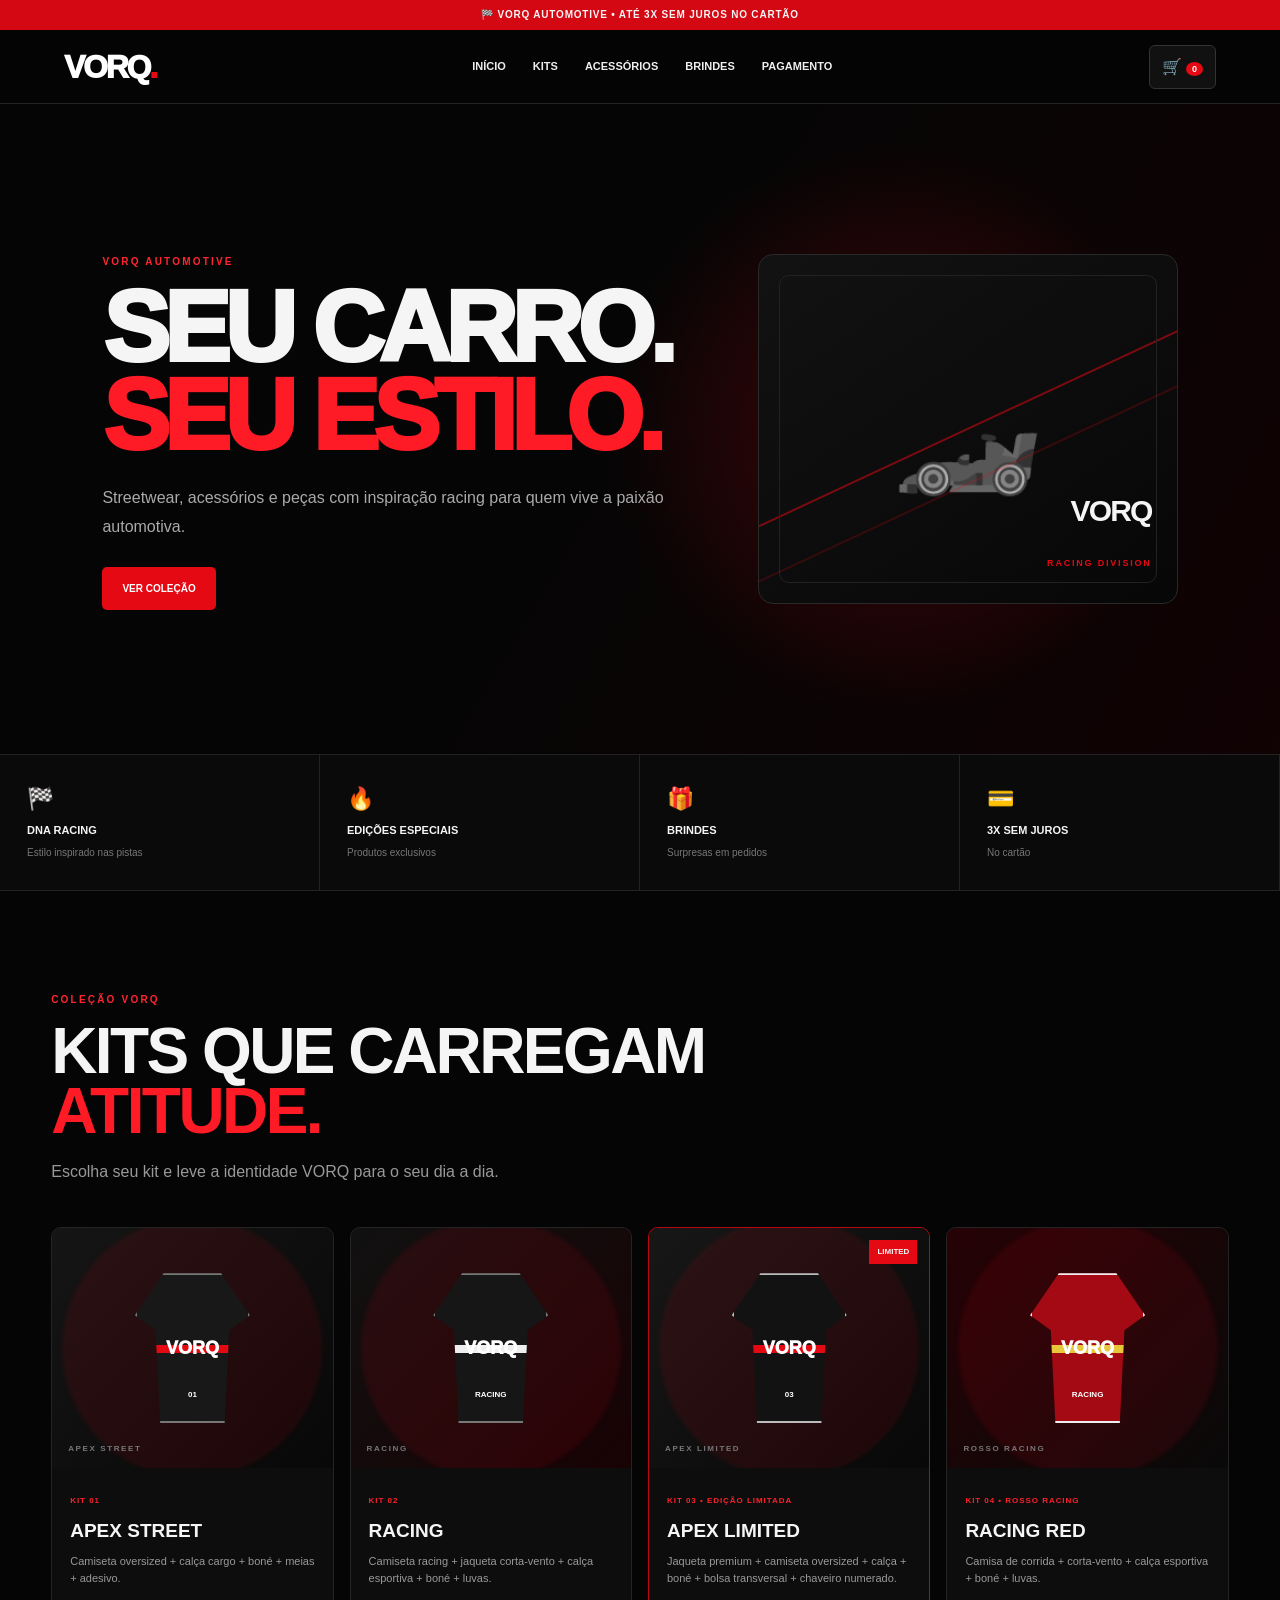
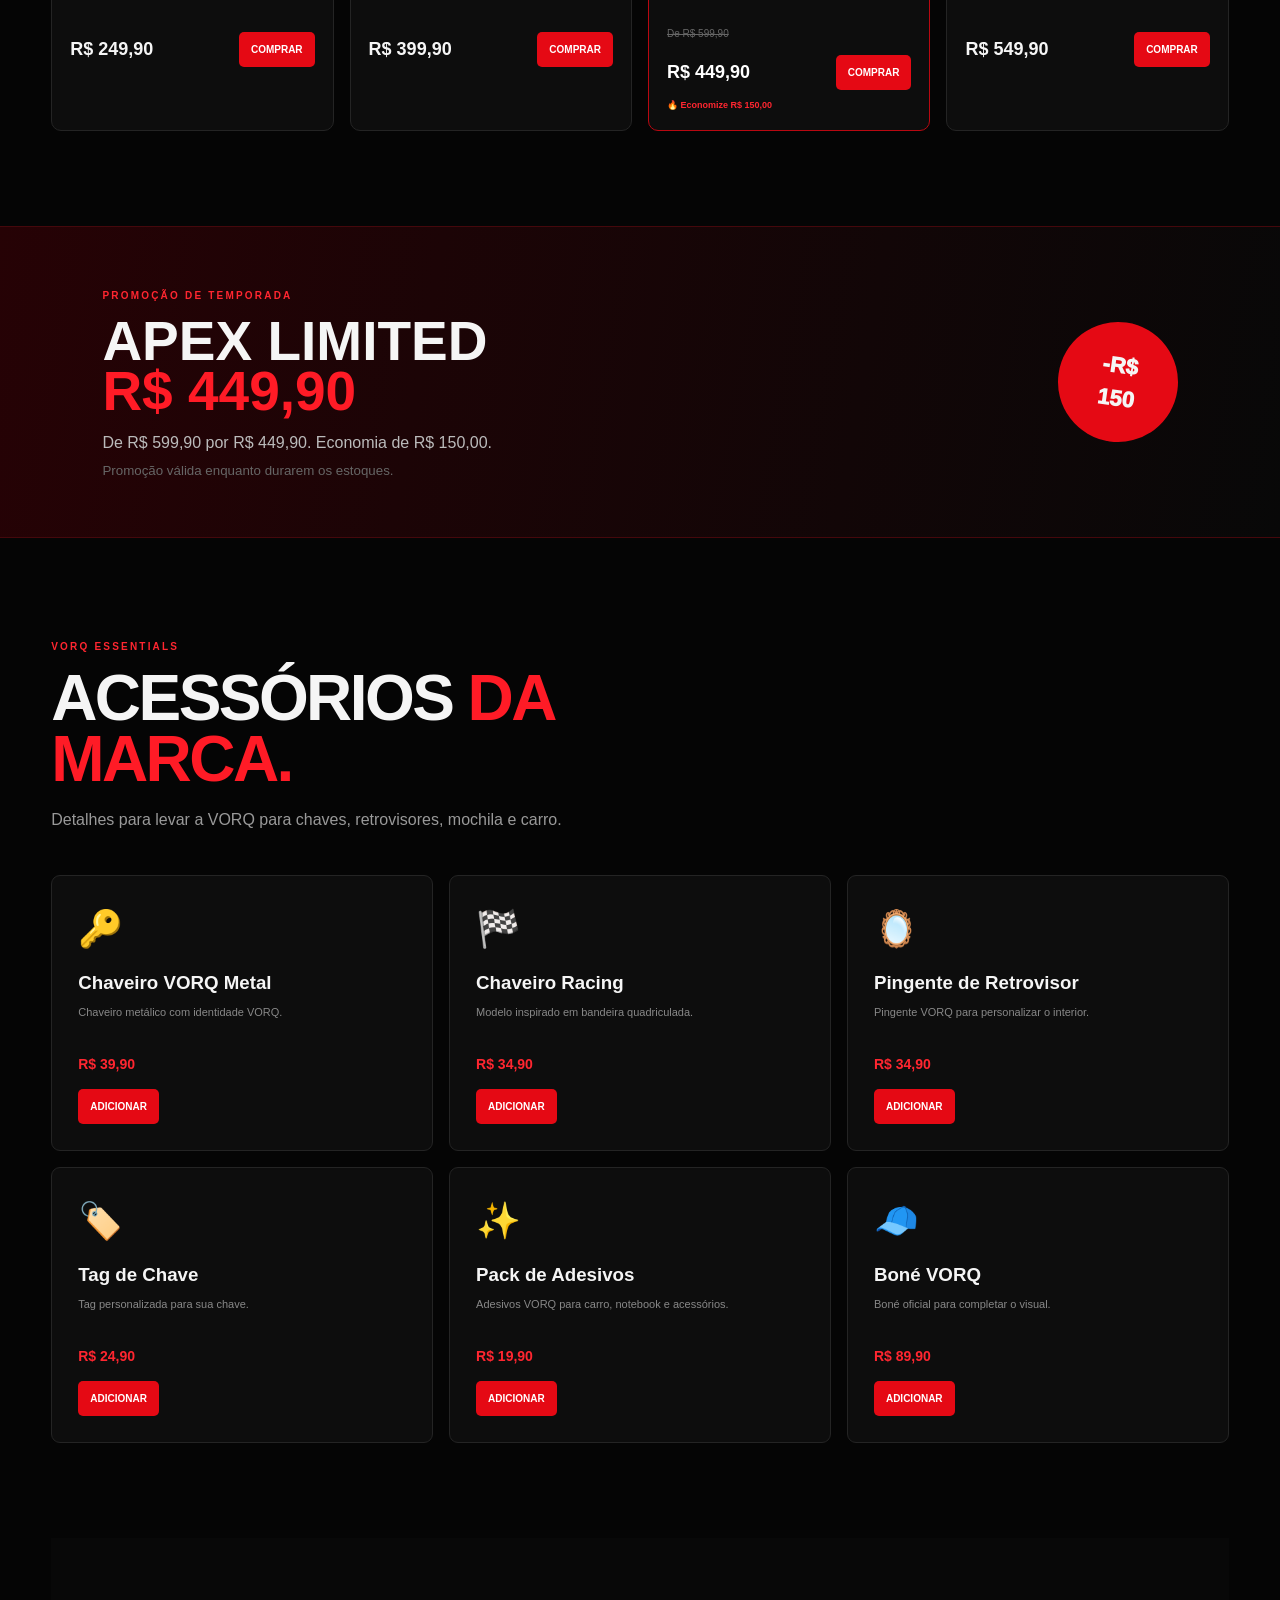
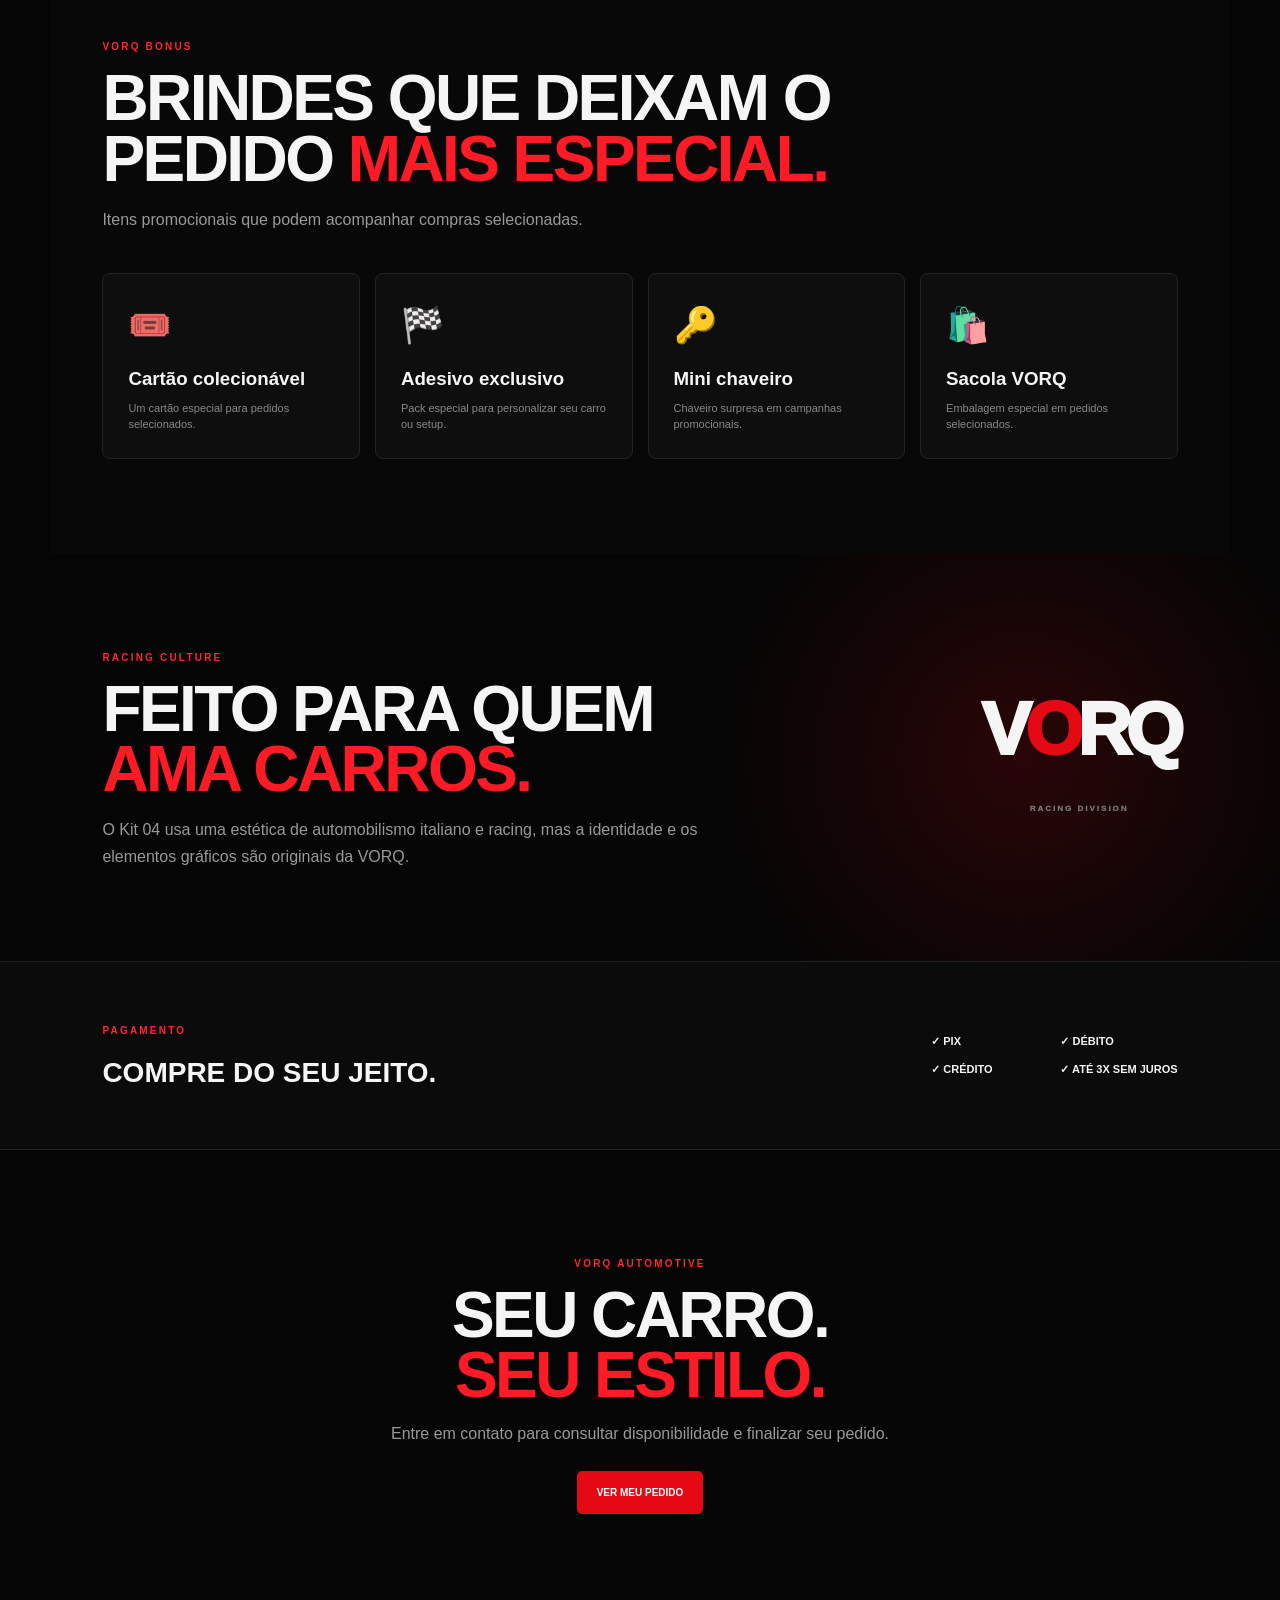
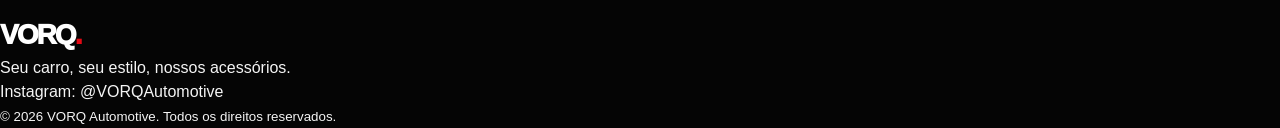
==== index.html @ 6113e7df "Add files via upload" ====
<!DOCTYPE html>
<html lang="pt-BR">
<head>
  <meta charset="UTF-8">
  <meta name="viewport" content="width=device-width, initial-scale=1.0">
  <meta name="description" content="VORQ Automotive — kits e acessórios automotivos.">
  <title>VORQ Automotive</title>
  <link rel="stylesheet" href="style.css">
</head>
<body>

<div class="topbar">🏁 VORQ AUTOMOTIVE • ATÉ 3X SEM JUROS NO CARTÃO</div>

<header class="header">
  <a class="logo" href="#inicio">VORQ<span>.</span></a>

  <button class="menu-btn" id="menuBtn" aria-label="Abrir menu">☰</button>

  <nav id="nav">
    <a href="#inicio">Início</a>
    <a href="#kits">Kits</a>
    <a href="#acessorios">Acessórios</a>
    <a href="#brindes">Brindes</a>
    <a href="#pagamento">Pagamento</a>
  </nav>

  <button class="cart-btn" onclick="openCart()">🛒 <b id="cartCount">0</b></button>
</header>

<main>
<section class="hero" id="inicio">
  <div class="hero-content">
    <div class="badge">VORQ AUTOMOTIVE</div>
    <h1>SEU CARRO.<br><span>SEU ESTILO.</span></h1>
    <p>Streetwear, acessórios e peças com inspiração racing para quem vive a paixão automotiva.</p>
    <a class="btn" href="#kits">VER COLEÇÃO</a>
  </div>
  <div class="hero-art">
    <div class="speed-lines"></div>
    <div class="car-icon">🏎️</div>
    <strong>VORQ<br><small>RACING DIVISION</small></strong>
  </div>
</section>

<section class="features">
  <div><i>🏁</i><strong>DNA RACING</strong><small>Estilo inspirado nas pistas</small></div>
  <div><i>🔥</i><strong>EDIÇÕES ESPECIAIS</strong><small>Produtos exclusivos</small></div>
  <div><i>🎁</i><strong>BRINDES</strong><small>Surpresas em pedidos</small></div>
  <div><i>💳</i><strong>3X SEM JUROS</strong><small>No cartão</small></div>
</section>

<section class="section" id="kits">
  <div class="section-head">
    <div class="badge">COLEÇÃO VORQ</div>
    <h2>KITS QUE CARREGAM <span>ATITUDE.</span></h2>
    <p>Escolha seu kit e leve a identidade VORQ para o seu dia a dia.</p>
  </div>

  <div class="products">

    <article class="product">
      <div class="product-visual v1">
        <div class="clothes"><span>VORQ</span><b>01</b></div>
        <small>APEX STREET</small>
      </div>
      <div class="product-body">
        <label>KIT 01</label>
        <h3>APEX STREET</h3>
        <p>Camiseta oversized + calça cargo + boné + meias + adesivo.</p>
        <div class="price-row"><strong>R$ 249,90</strong><button onclick="addToCart('KIT 01 — APEX STREET',249.90)">COMPRAR</button></div>
      </div>
    </article>

    <article class="product">
      <div class="product-visual v2">
        <div class="race-shirt"><span>VORQ</span><b>RACING</b></div>
        <small>RACING</small>
      </div>
      <div class="product-body">
        <label>KIT 02</label>
        <h3>RACING</h3>
        <p>Camiseta racing + jaqueta corta-vento + calça esportiva + boné + luvas.</p>
        <div class="price-row"><strong>R$ 399,90</strong><button onclick="addToCart('KIT 02 — RACING',399.90)">COMPRAR</button></div>
      </div>
    </article>

    <article class="product limited">
      <div class="limited-ribbon">LIMITED</div>
      <div class="product-visual v3">
        <div class="premium"><span>VORQ</span><b>03</b></div>
        <small>APEX LIMITED</small>
      </div>
      <div class="product-body">
        <label>KIT 03 • EDIÇÃO LIMITADA</label>
        <h3>APEX LIMITED</h3>
        <p>Jaqueta premium + camiseta oversized + calça + boné + bolsa transversal + chaveiro numerado.</p>
        <del>De R$ 599,90</del>
        <div class="price-row"><strong class="sale">R$ 449,90</strong><button onclick="addToCart('KIT 03 — APEX LIMITED',449.90)">COMPRAR</button></div>
        <em>🔥 Economize R$ 150,00</em>
      </div>
    </article>

    <article class="product">
      <div class="product-visual v4">
        <div class="race-red"><span>VORQ</span><b>RACING</b></div>
        <small>ROSSO RACING</small>
      </div>
      <div class="product-body">
        <label>KIT 04 • ROSSO RACING</label>
        <h3>RACING RED</h3>
        <p>Camisa de corrida + corta-vento + calça esportiva + boné + luvas.</p>
        <div class="price-row"><strong>R$ 549,90</strong><button onclick="addToCart('KIT 04 — ROSSO RACING',549.90)">COMPRAR</button></div>
      </div>
    </article>

  </div>
</section>

<section class="promo">
  <div>
    <div class="badge">PROMOÇÃO DE TEMPORADA</div>
    <h2>APEX LIMITED<br><span>R$ 449,90</span></h2>
    <p>De R$ 599,90 por R$ 449,90. Economia de R$ 150,00.</p>
    <small>Promoção válida enquanto durarem os estoques.</small>
  </div>
  <div class="discount">-R$<br>150</div>
</section>

<section class="section" id="acessorios">
  <div class="section-head">
    <div class="badge">VORQ ESSENTIALS</div>
    <h2>ACESSÓRIOS <span>DA MARCA.</span></h2>
    <p>Detalhes para levar a VORQ para chaves, retrovisores, mochila e carro.</p>
  </div>

  <div class="accessories">
    <article><div class="access-icon">🔑</div><h3>Chaveiro VORQ Metal</h3><p>Chaveiro metálico com identidade VORQ.</p><strong>R$ 39,90</strong><button onclick="addToCart('Chaveiro VORQ Metal',39.90)">ADICIONAR</button></article>
    <article><div class="access-icon">🏁</div><h3>Chaveiro Racing</h3><p>Modelo inspirado em bandeira quadriculada.</p><strong>R$ 34,90</strong><button onclick="addToCart('Chaveiro Racing',34.90)">ADICIONAR</button></article>
    <article><div class="access-icon">🪞</div><h3>Pingente de Retrovisor</h3><p>Pingente VORQ para personalizar o interior.</p><strong>R$ 34,90</strong><button onclick="addToCart('Pingente de Retrovisor',34.90)">ADICIONAR</button></article>
    <article><div class="access-icon">🏷️</div><h3>Tag de Chave</h3><p>Tag personalizada para sua chave.</p><strong>R$ 24,90</strong><button onclick="addToCart('Tag de Chave',24.90)">ADICIONAR</button></article>
    <article><div class="access-icon">✨</div><h3>Pack de Adesivos</h3><p>Adesivos VORQ para carro, notebook e acessórios.</p><strong>R$ 19,90</strong><button onclick="addToCart('Pack de Adesivos',19.90)">ADICIONAR</button></article>
    <article><div class="access-icon">🧢</div><h3>Boné VORQ</h3><p>Boné oficial para completar o visual.</p><strong>R$ 89,90</strong><button onclick="addToCart('Boné VORQ',89.90)">ADICIONAR</button></article>
  </div>
</section>

<section class="section dark" id="brindes">
  <div class="section-head">
    <div class="badge">VORQ BONUS</div>
    <h2>BRINDES QUE DEIXAM O PEDIDO <span>MAIS ESPECIAL.</span></h2>
    <p>Itens promocionais que podem acompanhar compras selecionadas.</p>
  </div>

  <div class="gifts">
    <div><b>🎟️</b><h3>Cartão colecionável</h3><p>Um cartão especial para pedidos selecionados.</p></div>
    <div><b>🏁</b><h3>Adesivo exclusivo</h3><p>Pack especial para personalizar seu carro ou setup.</p></div>
    <div><b>🔑</b><h3>Mini chaveiro</h3><p>Chaveiro surpresa em campanhas promocionais.</p></div>
    <div><b>🛍️</b><h3>Sacola VORQ</h3><p>Embalagem especial em pedidos selecionados.</p></div>
  </div>
</section>

<section class="brand-section">
  <div>
    <div class="badge">RACING CULTURE</div>
    <h2>FEITO PARA QUEM<br><span>AMA CARROS.</span></h2>
    <p>O Kit 04 usa uma estética de automobilismo italiano e racing, mas a identidade e os elementos gráficos são originais da VORQ.</p>
  </div>
  <div class="brand-mark">V<span>O</span>RQ<br><small>RACING DIVISION</small></div>
</section>

<section class="payment" id="pagamento">
  <div><div class="badge">PAGAMENTO</div><h2>COMPRE DO SEU JEITO.</h2></div>
  <div class="payment-list"><span>✓ PIX</span><span>✓ DÉBITO</span><span>✓ CRÉDITO</span><span>✓ ATÉ 3X SEM JUROS</span></div>
</section>

<section class="cta">
  <div class="badge">VORQ AUTOMOTIVE</div>
  <h2>SEU CARRO.<br><span>SEU ESTILO.</span></h2>
  <p>Entre em contato para consultar disponibilidade e finalizar seu pedido.</p>
  <button class="btn" onclick="openCart()">VER MEU PEDIDO</button>
</section>
</main>

<footer>
  <div class="footer-logo">VORQ<span>.</span></div>
  <p>Seu carro, seu estilo, nossos acessórios.</p>
  <p>Instagram: @VORQAutomotive</p>
  <small>© 2026 VORQ Automotive. Todos os direitos reservados.</small>
</footer>

<div class="modal" id="cartModal">
  <div class="modal-box">
    <button class="close" onclick="closeCart()">×</button>
    <div class="badge">SEU PEDIDO</div>
    <h2>CARRINHO VORQ</h2>
    <div id="cartItems"></div>
    <div class="total">TOTAL <strong id="cartTotal">R$ 0,00</strong></div>
    <button class="checkout" onclick="checkout()">FINALIZAR PEDIDO</button>
  </div>
</div>

<script src="script.js"></script>
</body>
</html>
---- style.css ----
*{box-sizing:border-box;margin:0;padding:0}html{scroll-behavior:smooth}body{font-family:Arial,Helvetica,sans-serif;background:#050505;color:#f5f5f5;line-height:1.5}button,a{font:inherit}.topbar{height:30px;background:#d40812;text-align:center;padding:7px 10px;font-size:10px;font-weight:900;letter-spacing:.08em}.header{height:74px;position:sticky;top:0;z-index:50;background:rgba(5,5,5,.96);border-bottom:1px solid #222;display:flex;align-items:center;justify-content:space-between;padding:0 5%;backdrop-filter:blur(10px)}.logo,.footer-logo{font-size:32px;font-weight:1000;letter-spacing:-.07em;color:#fff;text-decoration:none}.logo span,.footer-logo span{color:#e50914}.header nav{display:flex;gap:27px}.header nav a{color:#eee;text-decoration:none;font-size:11px;text-transform:uppercase;font-weight:900}.header nav a:hover{color:#ff1c28}.menu-btn{display:none;background:none;border:0;color:#fff;font-size:26px}.cart-btn{background:#111;color:#fff;border:1px solid #333;border-radius:6px;padding:9px 12px;cursor:pointer}.cart-btn b{background:#e50914;border-radius:50%;padding:2px 6px;font-size:9px}.hero{min-height:650px;padding:100px 8%;display:flex;align-items:center;justify-content:space-between;gap:30px;background:radial-gradient(circle at 70% 50%,rgba(229,9,20,.26),transparent 30%),linear-gradient(120deg,#050505 45%,#110204)}.hero-content{max-width:700px}.badge{display:inline-block;color:#ff2630;font-size:10px;font-weight:900;letter-spacing:.22em;margin-bottom:14px}.hero h1{font-size:clamp(52px,8vw,100px);line-height:.88;letter-spacing:-.06em;font-weight:1000}.hero h1 span,.section-head h2 span,.promo h2 span,.brand-section h2 span,.cta h2 span{color:#ff1b26}.hero p{color:#aaa;max-width:570px;margin:25px 0;line-height:1.8}.btn,.product button,.accessories button,.checkout{display:inline-block;background:#e50914;color:#fff;border:0;border-radius:5px;padding:14px 20px;font-size:10px;font-weight:900;cursor:pointer;text-decoration:none}.btn:hover,.product button:hover,.accessories button:hover,.checkout:hover{background:#ff1b26}.hero-art{width:420px;height:350px;border:1px solid #292929;background:linear-gradient(145deg,#121212,#070707);border-radius:15px;display:grid;place-items:center;position:relative;overflow:hidden}.hero-art:before,.hero-art:after{content:"";position:absolute;width:150%;height:2px;background:#e50914;transform:rotate(-25deg);opacity:.5}.hero-art:after{transform:rotate(-25deg) translateY(50px);opacity:.2}.car-icon{font-size:120px;filter:grayscale(1)}.hero-art strong{position:absolute;bottom:25px;right:25px;text-align:right;font-size:30px;letter-spacing:-.06em}.hero-art small{font-size:9px;letter-spacing:.2em;color:#e50914}.speed-lines{position:absolute;inset:20px;border:1px solid #222;border-radius:10px}.features{display:grid;grid-template-columns:repeat(4,1fr);background:#0a0a0a;border-block:1px solid #222}.features div{padding:27px;border-right:1px solid #222}.features i{font-style:normal;font-size:22px;display:block;margin-bottom:7px}.features strong{display:block;font-size:11px}.features small{font-size:10px;color:#777}.section{width:min(1180px,92%);margin:auto;padding:95px 0}.section-head{max-width:750px}.section-head h2,.brand-section h2,.cta h2{font-size:clamp(38px,5vw,65px);line-height:.95;letter-spacing:-.04em;margin-bottom:16px}.section-head p{color:#999;line-height:1.7}.products{display:grid;grid-template-columns:repeat(4,1fr);gap:16px;margin-top:42px}.product{background:#0d0d0d;border:1px solid #242424;border-radius:10px;overflow:hidden;position:relative}.product.limited{border-color:#b90811}.limited-ribbon{position:absolute;right:12px;top:12px;background:#e50914;padding:6px 8px;font-size:8px;font-weight:900;z-index:2}.product-visual{height:240px;position:relative;display:flex;align-items:center;justify-content:center;overflow:hidden}.product-visual:before{content:"";position:absolute;width:260px;height:260px;border-radius:50%;background:rgba(229,9,20,.1);filter:blur(2px)}.product-visual small{position:absolute;bottom:13px;left:16px;color:#777;font-size:8px;font-weight:900;letter-spacing:.2em}.v1{background:linear-gradient(135deg,#151515,#080808)}.v2{background:linear-gradient(135deg,#111,#180204)}.v3{background:linear-gradient(135deg,#171717,#080808)}.v4{background:linear-gradient(135deg,#260205,#090909)}.clothes,.race-shirt,.premium,.race-red{position:relative;width:115px;height:150px;background:#181818;border:2px solid #777;clip-path:polygon(25% 0,75% 0,100% 28%,82% 38%,78% 100%,22% 100%,18% 38%,0 28%);display:grid;place-items:center;color:#fff;font-weight:1000}.clothes:after,.race-shirt:after,.premium:after,.race-red:after{content:"";position:absolute;left:0;right:0;top:48%;height:8px;background:#e50914}.race-shirt{background:#161616}.race-shirt:after{background:#eee}.premium{background:#121212;border-color:#bbb}.premium:after{background:#e50914}.race-red{background:#a30a13;border-color:#eee}.race-red:after{background:#e8c83b}.clothes span,.race-shirt span,.premium span,.race-red span{font-size:18px;z-index:1}.clothes b,.race-shirt b,.premium b,.race-red b{position:absolute;bottom:20px;font-size:8px;z-index:1}.product-body{padding:18px}.product-body label{color:#ff202b;font-size:8px;font-weight:900;letter-spacing:.12em}.product-body h3{font-size:19px;margin:7px 0}.product-body p{font-size:11px;color:#999;line-height:1.6;min-height:65px}.product-body del{display:block;color:#666;font-size:10px;margin-top:8px}.price-row{display:flex;align-items:center;justify-content:space-between;gap:8px;margin-top:14px}.price-row strong{font-size:18px}.price-row .sale{color:#fff}.product-body button{padding:10px 12px}.product-body em{display:block;color:#ff2630;font-size:9px;font-style:normal;font-weight:900;margin-top:9px}.promo{padding:55px 8%;background:linear-gradient(100deg,#260205,#080808);border-block:1px solid #45080c;display:flex;align-items:center;justify-content:space-between;gap:30px}.promo h2{font-size:55px;line-height:.9}.promo p{color:#bbb;margin:15px 0 3px}.promo small{color:#666}.discount{width:120px;height:120px;border-radius:50%;background:#e50914;display:grid;place-items:center;text-align:center;font-weight:1000;font-size:22px;transform:rotate(8deg)}.accessories{display:grid;grid-template-columns:repeat(3,1fr);gap:16px;margin-top:42px}.accessories article{background:#0d0d0d;border:1px solid #242424;border-radius:9px;padding:26px}.access-icon{font-size:36px}.accessories h3{margin:13px 0 7px}.accessories p{color:#888;font-size:11px;min-height:36px}.accessories strong{display:block;color:#ff2630;margin:14px 0;font-size:14px}.accessories button{padding:10px 12px}.dark{max-width:none;background:#080808;padding-left:4%;padding-right:4%}.gifts{display:grid;grid-template-columns:repeat(4,1fr);gap:15px;margin-top:40px}.gifts div{background:#0e0e0e;border:1px solid #242424;border-radius:8px;padding:25px}.gifts b{font-size:35px}.gifts h3{margin:13px 0 7px}.gifts p{color:#888;font-size:11px}.brand-section{padding:90px 8%;display:flex;align-items:center;justify-content:space-between;gap:40px;background:radial-gradient(circle at 80% 50%,rgba(229,9,20,.16),transparent 30%)}.brand-section p{color:#999;max-width:600px;line-height:1.7}.brand-mark{font-size:75px;font-weight:1000;line-height:.75;letter-spacing:-.08em;text-align:center}.brand-mark span{color:#e50914}.brand-mark small{font-size:8px;letter-spacing:.25em;color:#777}.payment{padding:55px 8%;background:#0b0b0b;border-block:1px solid #222;display:flex;justify-content:space-between;align-items:center;gap:30px}.payment h2{font-size:28px}.payment-list{display:grid;grid-template-columns:1fr 1fr;gap:12px;font-size:11px;font-weight:900}.cta{text-align:center;padding:100px 20px}.cta p{color:#999;margin:0 auto 25px}.footer{padding:45px 5%;background:#020202;border-top:1px solid #222;display:flex;align-items:center;gap:30px;flex-wrap:wrap}.footer-logo{font-size:28px}.footer p{font-size:11px;color:#888}.footer small{margin-left:auto;color:#555;font-size:9px}.modal{display:none;position:fixed;inset:0;background:rgba(0,0,0,.78);z-index:100;align-items:center;justify-content:center;padding:20px}.modal.open{display:flex}.modal-box{width:min(520px,100%);max-height:85vh;overflow:auto;background:#0e0e0e;border:1px solid #333;border-radius:10px;padding:28px;position:relative}.modal-box h2{margin-bottom:20px}.close{position:absolute;right:15px;top:12px;background:none;border:0;color:#fff;font-size:27px;cursor:pointer}.cart-line{display:flex;justify-content:space-between;gap:15px;padding:14px 0;border-bottom:1px solid #222;font-size:12px}.total{display:flex;justify-content:space-between;margin:20px 0;font-size:13px}.total strong{font-size:20px}.checkout{width:100%}@media(max-width:900px){.header nav{display:none}.header.nav-open nav{display:flex;position:absolute;left:0;right:0;top:74px;background:#070707;border-bottom:1px solid #222;flex-direction:column;padding:20px 5%;gap:18px}.menu-btn{display:block}.products{grid-template-columns:1fr 1fr}.features{grid-template-columns:1fr 1fr}.accessories{grid-template-columns:1fr 1fr}.gifts{grid-template-columns:1fr 1fr}.hero-art{width:330px}.brand-section{display:block}.brand-mark{margin-top:45px}.payment{display:block}.payment-list{margin-top:25px}}@media(max-width:560px){.products,.accessories,.gifts,.features{grid-template-columns:1fr}.hero{padding:70px 6%;min-height:700px}.hero-art{width:100%;height:230px}.hero{flex-direction:column;align-items:stretch}.hero h1{font-size:54px}.promo{display:block}.discount{margin-top:25px}.section{padding:70px 0}.footer small{margin-left:0}}
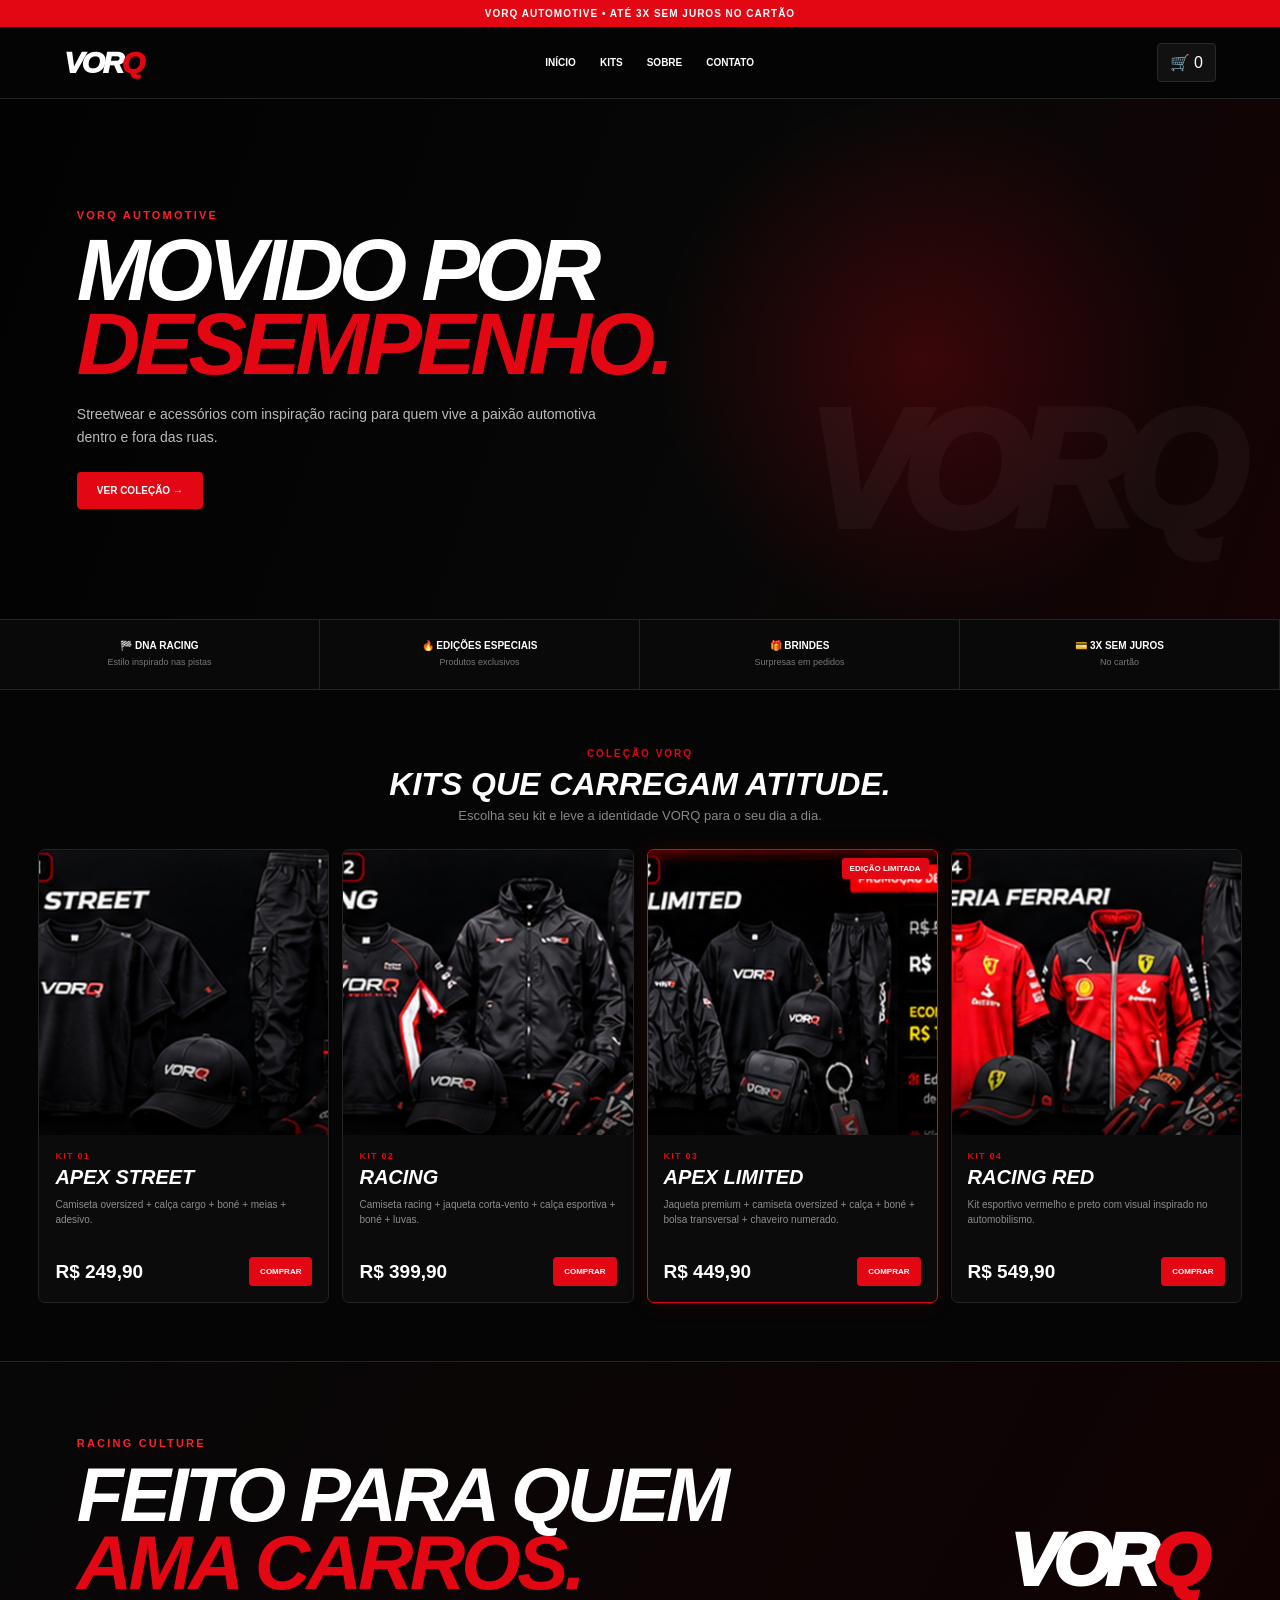
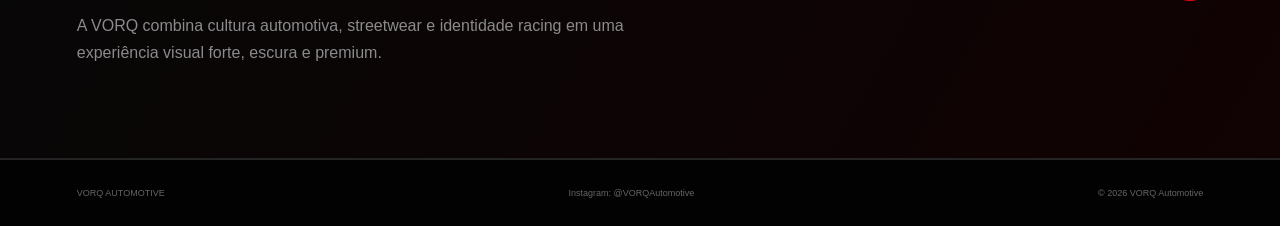
==== commit 58773ba9: "Rename index-vorq-corrigido.html to index.html" ====
--- a/index.html
+++ b/index.html
@@ -1,203 +1,59 @@
-<!DOCTYPE html>
+<!doctype html>
 <html lang="pt-BR">
 <head>
-  <meta charset="UTF-8">
-  <meta name="viewport" content="width=device-width, initial-scale=1.0">
-  <meta name="description" content="VORQ Automotive — kits e acessórios automotivos.">
-  <title>VORQ Automotive</title>
-  <link rel="stylesheet" href="style.css">
+<meta charset="utf-8">
+<meta name="viewport" content="width=device-width,initial-scale=1">
+<meta name="theme-color" content="#050505">
+<title>VORQ Automotive</title>
+<style>
+*{box-sizing:border-box}html{scroll-behavior:smooth}body{margin:0;background:#050505;color:#fff;font-family:Arial,Helvetica,sans-serif}a{text-decoration:none;color:inherit}button{font:inherit}
+:root{--red:#e30613;--panel:#0b0b0b;--line:#242424;--muted:#9a9a9a}
+.top{background:var(--red);font-size:10px;font-weight:900;letter-spacing:.1em;text-align:center;padding:8px}
+header{height:72px;display:flex;align-items:center;justify-content:space-between;padding:0 5%;background:rgba(5,5,5,.97);border-bottom:1px solid var(--line);position:sticky;top:0;z-index:20}
+.logo{font-size:30px;font-weight:1000;font-style:italic;letter-spacing:-.08em}.logo span{color:var(--red)}nav{display:flex;gap:24px}nav a{font-size:10px;font-weight:900;text-transform:uppercase}.cart{background:#111;border:1px solid #292929;color:#fff;border-radius:4px;padding:9px 12px}
+.hero{min-height:520px;position:relative;overflow:hidden;display:flex;align-items:center;padding:65px 6%;background:radial-gradient(circle at 72% 50%,rgba(227,6,19,.22),transparent 28%),linear-gradient(110deg,#020202 0%,#070707 60%,#160305 100%)}
+.hero-copy{max-width:610px;position:relative;z-index:2}.tag{color:#ff202b;font-size:11px;font-weight:900;letter-spacing:.2em;margin-bottom:12px}.hero h1{font-size:clamp(48px,7vw,88px);line-height:.84;margin:0;font-style:italic;letter-spacing:-.06em}.hero h1 span{color:var(--red)}.hero p{color:#bbb;max-width:520px;font-size:14px;line-height:1.7;margin:22px 0}
+.btn{display:inline-block;background:var(--red);padding:13px 20px;border-radius:4px;font-size:10px;font-weight:900}.watermark{position:absolute;right:4%;bottom:10%;font-size:clamp(70px,13vw,190px);font-weight:1000;font-style:italic;letter-spacing:-.1em;color:#fff;opacity:.035}
+.benefits{display:grid;grid-template-columns:repeat(4,1fr);border-block:1px solid var(--line);background:#090909}.benefits div{padding:20px;text-align:center;border-right:1px solid var(--line)}.benefits strong{display:block;font-size:10px}.benefits small{color:#777;font-size:9px}
+section.catalog{width:min(1450px,94%);margin:auto;padding:58px 0}.section-head{text-align:center;margin-bottom:26px}.section-head .eyebrow{color:var(--red);font-size:10px;font-weight:900;letter-spacing:.2em}.section-head h2{font-size:32px;margin:7px 0 5px;font-style:italic}.section-head p{margin:0;color:#888;font-size:13px}
+.grid{display:grid;grid-template-columns:repeat(4,1fr);gap:13px}.card{background:var(--panel);border:1px solid var(--line);border-radius:7px;overflow:hidden;transition:.2s;position:relative}.card:hover{transform:translateY(-3px);border-color:#4a161a}.card.featured{border-color:var(--red);box-shadow:0 0 22px rgba(227,6,19,.13)}.ribbon{position:absolute;right:8px;top:8px;z-index:3;background:var(--red);font-size:8px;font-weight:900;padding:6px 8px;border-radius:3px}
+.photo{height:285px;background:radial-gradient(circle,#181818,#070707 65%);display:flex;align-items:center;justify-content:center;overflow:hidden;position:relative}.photo img{width:100%;height:100%;object-fit:cover}.photo:after{content:"";position:absolute;inset:auto 0 0;height:28%;background:linear-gradient(transparent,rgba(0,0,0,.65))}
+.card-body{padding:16px}.kit{color:var(--red);font-size:9px;font-weight:900;letter-spacing:.14em}.card h3{font-size:20px;margin:5px 0 8px;font-style:italic}.desc{font-size:10px;color:#8d8d8d;line-height:1.5;min-height:46px}.buyrow{display:flex;align-items:center;justify-content:space-between;gap:8px;margin-top:14px}.price{font-size:19px;font-weight:900}.buy{background:var(--red);border:0;color:#fff;border-radius:4px;padding:10px 11px;font-size:8px;font-weight:900}
+.racing{background:linear-gradient(120deg,#070707,#110203);border-block:1px solid var(--line);padding:75px 6%;display:flex;justify-content:space-between;align-items:center;gap:40px}.racing h2{font-size:clamp(40px,6vw,78px);line-height:.88;margin:0;font-style:italic;letter-spacing:-.05em}.racing h2 span{color:var(--red)}.racing p{max-width:560px;color:#8b8b8b;line-height:1.7}.mark{font-size:75px;font-weight:1000;font-style:italic;letter-spacing:-.09em}.mark span{color:var(--red)}
+footer{padding:28px 6%;display:flex;justify-content:space-between;gap:20px;flex-wrap:wrap;color:#666;font-size:9px;border-top:1px solid var(--line);background:#020202}
+@media(max-width:900px){nav{display:none}.grid{grid-template-columns:1fr 1fr}.benefits{grid-template-columns:1fr 1fr}.racing{display:block}.mark{margin-top:35px}}
+@media(max-width:560px){header{height:62px}.logo{font-size:25px}.hero{min-height:500px;padding:55px 6%}.hero h1{font-size:54px}.grid{grid-template-columns:1fr}.photo{height:330px}.benefits{grid-template-columns:1fr 1fr}.benefits div{padding:15px 8px}.racing{padding:55px 6%}}
+</style>
 </head>
 <body>
-
-<div class="topbar">🏁 VORQ AUTOMOTIVE • ATÉ 3X SEM JUROS NO CARTÃO</div>
-
-<header class="header">
-  <a class="logo" href="#inicio">VORQ<span>.</span></a>
-
-  <button class="menu-btn" id="menuBtn" aria-label="Abrir menu">☰</button>
-
-  <nav id="nav">
-    <a href="#inicio">Início</a>
-    <a href="#kits">Kits</a>
-    <a href="#acessorios">Acessórios</a>
-    <a href="#brindes">Brindes</a>
-    <a href="#pagamento">Pagamento</a>
-  </nav>
-
-  <button class="cart-btn" onclick="openCart()">🛒 <b id="cartCount">0</b></button>
+<div class="top">VORQ AUTOMOTIVE • ATÉ 3X SEM JUROS NO CARTÃO</div>
+<header>
+  <div class="logo">VOR<span>Q</span></div>
+  <nav><a href="#inicio">Início</a><a href="#kits">Kits</a><a href="#sobre">Sobre</a><a href="#contato">Contato</a></nav>
+  <button class="cart" onclick="abrirCarrinho()">🛒 <span id="count">0</span></button>
 </header>
-
 <main>
 <section class="hero" id="inicio">
-  <div class="hero-content">
-    <div class="badge">VORQ AUTOMOTIVE</div>
-    <h1>SEU CARRO.<br><span>SEU ESTILO.</span></h1>
-    <p>Streetwear, acessórios e peças com inspiração racing para quem vive a paixão automotiva.</p>
-    <a class="btn" href="#kits">VER COLEÇÃO</a>
-  </div>
-  <div class="hero-art">
-    <div class="speed-lines"></div>
-    <div class="car-icon">🏎️</div>
-    <strong>VORQ<br><small>RACING DIVISION</small></strong>
-  </div>
+  <div class="hero-copy"><div class="tag">VORQ AUTOMOTIVE</div><h1>MOVIDO POR<br><span>DESEMPENHO.</span></h1><p>Streetwear e acessórios com inspiração racing para quem vive a paixão automotiva dentro e fora das ruas.</p><a class="btn" href="#kits">VER COLEÇÃO →</a></div>
+  <div class="watermark">VORQ</div>
 </section>
-
-<section class="features">
-  <div><i>🏁</i><strong>DNA RACING</strong><small>Estilo inspirado nas pistas</small></div>
-  <div><i>🔥</i><strong>EDIÇÕES ESPECIAIS</strong><small>Produtos exclusivos</small></div>
-  <div><i>🎁</i><strong>BRINDES</strong><small>Surpresas em pedidos</small></div>
-  <div><i>💳</i><strong>3X SEM JUROS</strong><small>No cartão</small></div>
+<section class="benefits">
+  <div><strong>🏁 DNA RACING</strong><small>Estilo inspirado nas pistas</small></div><div><strong>🔥 EDIÇÕES ESPECIAIS</strong><small>Produtos exclusivos</small></div><div><strong>🎁 BRINDES</strong><small>Surpresas em pedidos</small></div><div><strong>💳 3X SEM JUROS</strong><small>No cartão</small></div>
 </section>
-
-<section class="section" id="kits">
-  <div class="section-head">
-    <div class="badge">COLEÇÃO VORQ</div>
-    <h2>KITS QUE CARREGAM <span>ATITUDE.</span></h2>
-    <p>Escolha seu kit e leve a identidade VORQ para o seu dia a dia.</p>
-  </div>
-
-  <div class="products">
-
-    <article class="product">
-      <div class="product-visual v1">
-        <div class="clothes"><span>VORQ</span><b>01</b></div>
-        <small>APEX STREET</small>
-      </div>
-      <div class="product-body">
-        <label>KIT 01</label>
-        <h3>APEX STREET</h3>
-        <p>Camiseta oversized + calça cargo + boné + meias + adesivo.</p>
-        <div class="price-row"><strong>R$ 249,90</strong><button onclick="addToCart('KIT 01 — APEX STREET',249.90)">COMPRAR</button></div>
-      </div>
-    </article>
-
-    <article class="product">
-      <div class="product-visual v2">
-        <div class="race-shirt"><span>VORQ</span><b>RACING</b></div>
-        <small>RACING</small>
-      </div>
-      <div class="product-body">
-        <label>KIT 02</label>
-        <h3>RACING</h3>
-        <p>Camiseta racing + jaqueta corta-vento + calça esportiva + boné + luvas.</p>
-        <div class="price-row"><strong>R$ 399,90</strong><button onclick="addToCart('KIT 02 — RACING',399.90)">COMPRAR</button></div>
-      </div>
-    </article>
-
-    <article class="product limited">
-      <div class="limited-ribbon">LIMITED</div>
-      <div class="product-visual v3">
-        <div class="premium"><span>VORQ</span><b>03</b></div>
-        <small>APEX LIMITED</small>
-      </div>
-      <div class="product-body">
-        <label>KIT 03 • EDIÇÃO LIMITADA</label>
-        <h3>APEX LIMITED</h3>
-        <p>Jaqueta premium + camiseta oversized + calça + boné + bolsa transversal + chaveiro numerado.</p>
-        <del>De R$ 599,90</del>
-        <div class="price-row"><strong class="sale">R$ 449,90</strong><button onclick="addToCart('KIT 03 — APEX LIMITED',449.90)">COMPRAR</button></div>
-        <em>🔥 Economize R$ 150,00</em>
-      </div>
-    </article>
-
-    <article class="product">
-      <div class="product-visual v4">
-        <div class="race-red"><span>VORQ</span><b>RACING</b></div>
-        <small>ROSSO RACING</small>
-      </div>
-      <div class="product-body">
-        <label>KIT 04 • ROSSO RACING</label>
-        <h3>RACING RED</h3>
-        <p>Camisa de corrida + corta-vento + calça esportiva + boné + luvas.</p>
-        <div class="price-row"><strong>R$ 549,90</strong><button onclick="addToCart('KIT 04 — ROSSO RACING',549.90)">COMPRAR</button></div>
-      </div>
-    </article>
-
-  </div>
-</section>
-
-<section class="promo">
-  <div>
-    <div class="badge">PROMOÇÃO DE TEMPORADA</div>
-    <h2>APEX LIMITED<br><span>R$ 449,90</span></h2>
-    <p>De R$ 599,90 por R$ 449,90. Economia de R$ 150,00.</p>
-    <small>Promoção válida enquanto durarem os estoques.</small>
-  </div>
-  <div class="discount">-R$<br>150</div>
-</section>
-
-<section class="section" id="acessorios">
-  <div class="section-head">
-    <div class="badge">VORQ ESSENTIALS</div>
-    <h2>ACESSÓRIOS <span>DA MARCA.</span></h2>
-    <p>Detalhes para levar a VORQ para chaves, retrovisores, mochila e carro.</p>
-  </div>
-
-  <div class="accessories">
-    <article><div class="access-icon">🔑</div><h3>Chaveiro VORQ Metal</h3><p>Chaveiro metálico com identidade VORQ.</p><strong>R$ 39,90</strong><button onclick="addToCart('Chaveiro VORQ Metal',39.90)">ADICIONAR</button></article>
-    <article><div class="access-icon">🏁</div><h3>Chaveiro Racing</h3><p>Modelo inspirado em bandeira quadriculada.</p><strong>R$ 34,90</strong><button onclick="addToCart('Chaveiro Racing',34.90)">ADICIONAR</button></article>
-    <article><div class="access-icon">🪞</div><h3>Pingente de Retrovisor</h3><p>Pingente VORQ para personalizar o interior.</p><strong>R$ 34,90</strong><button onclick="addToCart('Pingente de Retrovisor',34.90)">ADICIONAR</button></article>
-    <article><div class="access-icon">🏷️</div><h3>Tag de Chave</h3><p>Tag personalizada para sua chave.</p><strong>R$ 24,90</strong><button onclick="addToCart('Tag de Chave',24.90)">ADICIONAR</button></article>
-    <article><div class="access-icon">✨</div><h3>Pack de Adesivos</h3><p>Adesivos VORQ para carro, notebook e acessórios.</p><strong>R$ 19,90</strong><button onclick="addToCart('Pack de Adesivos',19.90)">ADICIONAR</button></article>
-    <article><div class="access-icon">🧢</div><h3>Boné VORQ</h3><p>Boné oficial para completar o visual.</p><strong>R$ 89,90</strong><button onclick="addToCart('Boné VORQ',89.90)">ADICIONAR</button></article>
-  </div>
-</section>
-
-<section class="section dark" id="brindes">
-  <div class="section-head">
-    <div class="badge">VORQ BONUS</div>
-    <h2>BRINDES QUE DEIXAM O PEDIDO <span>MAIS ESPECIAL.</span></h2>
-    <p>Itens promocionais que podem acompanhar compras selecionadas.</p>
-  </div>
-
-  <div class="gifts">
-    <div><b>🎟️</b><h3>Cartão colecionável</h3><p>Um cartão especial para pedidos selecionados.</p></div>
-    <div><b>🏁</b><h3>Adesivo exclusivo</h3><p>Pack especial para personalizar seu carro ou setup.</p></div>
-    <div><b>🔑</b><h3>Mini chaveiro</h3><p>Chaveiro surpresa em campanhas promocionais.</p></div>
-    <div><b>🛍️</b><h3>Sacola VORQ</h3><p>Embalagem especial em pedidos selecionados.</p></div>
-  </div>
-</section>
-
-<section class="brand-section">
-  <div>
-    <div class="badge">RACING CULTURE</div>
-    <h2>FEITO PARA QUEM<br><span>AMA CARROS.</span></h2>
-    <p>O Kit 04 usa uma estética de automobilismo italiano e racing, mas a identidade e os elementos gráficos são originais da VORQ.</p>
-  </div>
-  <div class="brand-mark">V<span>O</span>RQ<br><small>RACING DIVISION</small></div>
-</section>
-
-<section class="payment" id="pagamento">
-  <div><div class="badge">PAGAMENTO</div><h2>COMPRE DO SEU JEITO.</h2></div>
-  <div class="payment-list"><span>✓ PIX</span><span>✓ DÉBITO</span><span>✓ CRÉDITO</span><span>✓ ATÉ 3X SEM JUROS</span></div>
-</section>
-
-<section class="cta">
-  <div class="badge">VORQ AUTOMOTIVE</div>
-  <h2>SEU CARRO.<br><span>SEU ESTILO.</span></h2>
-  <p>Entre em contato para consultar disponibilidade e finalizar seu pedido.</p>
-  <button class="btn" onclick="openCart()">VER MEU PEDIDO</button>
-</section>
+<section class="catalog" id="kits">
+<div class="section-head"><div class="eyebrow">COLEÇÃO VORQ</div><h2>KITS QUE CARREGAM ATITUDE.</h2><p>Escolha seu kit e leve a identidade VORQ para o seu dia a dia.</p></div>
+<div class="grid">
+<article class="card"><div class="photo"><img src="assets/kit-01.png" alt="Kit 01 Apex Street"></div><div class="card-body"><div class="kit">KIT 01</div><h3>APEX STREET</h3><div class="desc">Camiseta oversized + calça cargo + boné + meias + adesivo.</div><div class="buyrow"><div class="price">R$ 249,90</div><button class="buy" onclick="add('APEX STREET',249.90)">COMPRAR</button></div></div></article>
+<article class="card"><div class="photo"><img src="assets/kit-02.png" alt="Kit 02 Racing"></div><div class="card-body"><div class="kit">KIT 02</div><h3>RACING</h3><div class="desc">Camiseta racing + jaqueta corta-vento + calça esportiva + boné + luvas.</div><div class="buyrow"><div class="price">R$ 399,90</div><button class="buy" onclick="add('RACING',399.90)">COMPRAR</button></div></div></article>
+<article class="card featured"><div class="ribbon">EDIÇÃO LIMITADA</div><div class="photo"><img src="assets/kit-03.png" alt="Kit 03 Apex Limited"></div><div class="card-body"><div class="kit">KIT 03</div><h3>APEX LIMITED</h3><div class="desc">Jaqueta premium + camiseta oversized + calça + boné + bolsa transversal + chaveiro numerado.</div><div class="buyrow"><div class="price">R$ 449,90</div><button class="buy" onclick="add('APEX LIMITED',449.90)">COMPRAR</button></div></div></article>
+<article class="card"><div class="photo"><img src="assets/kit-04.png" alt="Kit 04 Racing Red"></div><div class="card-body"><div class="kit">KIT 04</div><h3>RACING RED</h3><div class="desc">Kit esportivo vermelho e preto com visual inspirado no automobilismo.</div><div class="buyrow"><div class="price">R$ 549,90</div><button class="buy" onclick="add('RACING RED',549.90)">COMPRAR</button></div></div></article>
+</div></section>
+<section class="racing" id="sobre"><div><div class="tag">RACING CULTURE</div><h2>FEITO PARA QUEM<br><span>AMA CARROS.</span></h2><p>A VORQ combina cultura automotiva, streetwear e identidade racing em uma experiência visual forte, escura e premium.</p></div><div class="mark">VOR<span>Q</span></div></section>
 </main>
-
-<footer>
-  <div class="footer-logo">VORQ<span>.</span></div>
-  <p>Seu carro, seu estilo, nossos acessórios.</p>
-  <p>Instagram: @VORQAutomotive</p>
-  <small>© 2026 VORQ Automotive. Todos os direitos reservados.</small>
-</footer>
-
-<div class="modal" id="cartModal">
-  <div class="modal-box">
-    <button class="close" onclick="closeCart()">×</button>
-    <div class="badge">SEU PEDIDO</div>
-    <h2>CARRINHO VORQ</h2>
-    <div id="cartItems"></div>
-    <div class="total">TOTAL <strong id="cartTotal">R$ 0,00</strong></div>
-    <button class="checkout" onclick="checkout()">FINALIZAR PEDIDO</button>
-  </div>
-</div>
-
-<script src="script.js"></script>
+<footer id="contato"><span>VORQ AUTOMOTIVE</span><span>Instagram: @VORQAutomotive</span><span>© 2026 VORQ Automotive</span></footer>
+<script>
+const cart=[];function add(n,p){cart.push({n,p});document.getElementById('count').textContent=cart.length;alert(n+' adicionado ao carrinho.');}
+function abrirCarrinho(){if(!cart.length){alert('Seu carrinho está vazio.');return}const t=cart.reduce((s,i)=>s+i.p,0);alert(cart.map(i=>'• '+i.n+' — R$ '+i.p.toFixed(2).replace('.',',')).join('\n')+'\n\nTotal: R$ '+t.toFixed(2).replace('.',','));}
+</script>
 </body>
 </html>
